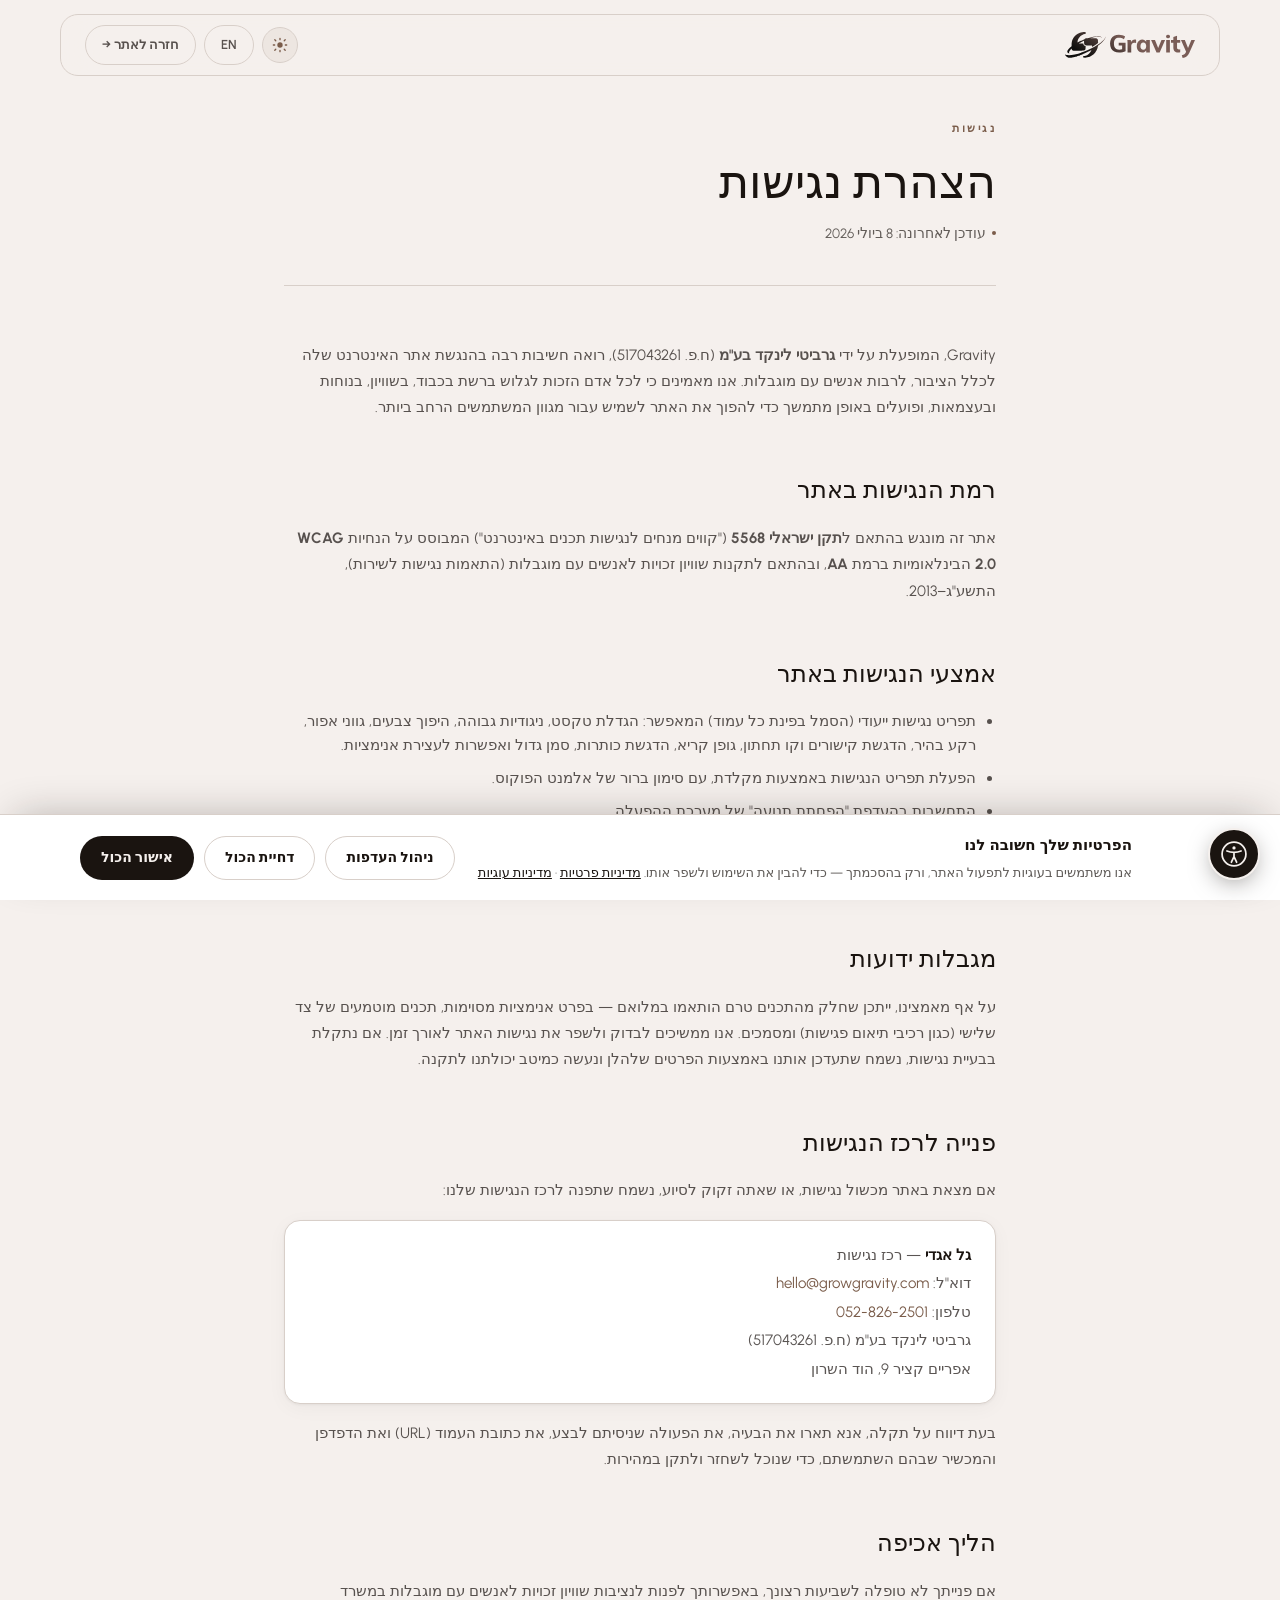
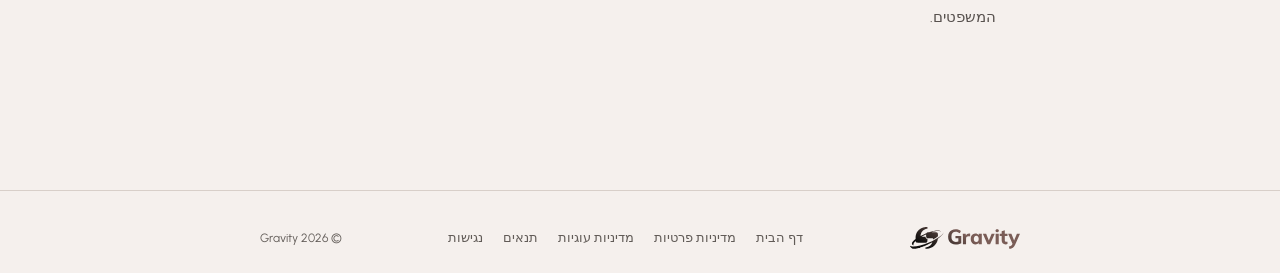
==== accessibility-he.html @ 08f607f0 "Add Israeli-law compliance layer (accessibility, consent, privacy) Ships the compliance work to prod" ====
<!DOCTYPE html>
<html lang="he" dir="rtl">
<head>
  <meta charset="UTF-8">
  <meta name="viewport" content="width=device-width, initial-scale=1.0">
  <title>הצהרת נגישות — Gravity</title>
  <meta name="description" content="הצהרת הנגישות של Gravity — המחויבות שלנו לתקן ישראלי 5568 (WCAG 2.0 AA) ודרכי פנייה לרכז הנגישות.">
  <link rel="alternate" hreflang="en" href="https://growgravity.com/accessibility.html">
  <link rel="alternate" hreflang="he" href="https://growgravity.com/accessibility-he.html">
  <link rel="preconnect" href="https://fonts.googleapis.com">
  <link rel="preconnect" href="https://fonts.gstatic.com" crossorigin>
  <link href="https://fonts.googleapis.com/css2?family=Urbanist:wght@300;400;500;600;700&family=Playfair+Display:ital,wght@0,500;1,400&display=swap" rel="stylesheet">
  <link rel="icon" type="image/svg+xml" href="assets/Gravity ICON - dark.svg">
  <style>
    :root{--bg:#F5F0ED;--bg2:#EDE6E1;--card:#FFFFFF;--border:#D8CFC9;--t1:#1a1410;--t2:rgba(26,20,16,.72);--t3:rgba(26,20,16,.68);--acc:#7A5C4A;--hdr:rgba(245,240,237,.9);--glow:rgba(122,92,74,.1);--shadow:0 1px 3px rgba(26,20,16,.05),0 4px 20px rgba(26,20,16,.04);--btn-t:#FAF7F5}
    :root.dark{--bg:#0C0B0A;--bg2:#141210;--card:#1A1714;--border:#2C2520;--t1:#F5F0ED;--t2:rgba(245,240,237,.72);--t3:rgba(245,240,237,.60);--acc:#C9A898;--hdr:rgba(12,11,10,.9);--glow:rgba(201,168,152,.09);--shadow:none;--btn-t:#0C0B0A}
    *,*::before,*::after{margin:0;padding:0;box-sizing:border-box}
    html{scroll-behavior:smooth}
    body{font-family:'Urbanist',sans-serif;background:var(--bg);color:var(--t1);line-height:1.7;overflow-x:hidden;direction:rtl;transition:background .35s,color .35s}
    a{color:var(--acc);text-decoration:none}a:hover{text-decoration:underline}
    .hdr{position:fixed;top:14px;left:50%;transform:translateX(-50%);z-index:1000;width:calc(100% - 40px);max-width:1160px;height:62px;display:flex;align-items:center;justify-content:space-between;padding:0 24px;background:var(--hdr);backdrop-filter:blur(20px);-webkit-backdrop-filter:blur(20px);border:1px solid var(--border);border-radius:18px}
    .hdr-logo img{height:26px}.logo-d{display:block}.logo-l{display:none}:root.dark .logo-d{display:none}:root.dark .logo-l{display:block}
    .hdr-right{display:flex;align-items:center;gap:8px}
    .ico-btn{width:36px;height:36px;border-radius:50%;border:1px solid var(--border);background:var(--bg2);display:flex;align-items:center;justify-content:center;cursor:pointer;transition:all .25s;flex-shrink:0}
    .ico-btn:hover{border-color:var(--acc);background:var(--glow)}.ico-btn svg{width:16px;height:16px}
    .btn-back{display:inline-flex;align-items:center;gap:6px;padding:8px 16px;border-radius:100px;font-size:13px;font-weight:600;border:1px solid var(--border);color:var(--t2);background:transparent;cursor:pointer;transition:all .22s;text-decoration:none}
    .btn-back:hover{border-color:var(--acc);color:var(--acc);background:var(--glow);text-decoration:none}
    .page{max-width:760px;margin:0 auto;padding:120px 24px 80px}
    .page-hero{margin-bottom:56px;padding-bottom:40px;border-bottom:1px solid var(--border)}
    .page-lbl{font-size:11px;font-weight:700;letter-spacing:2.5px;color:var(--acc);margin-bottom:14px}
    .page-title{font-family:'Playfair Display',serif;font-size:46px;font-weight:500;line-height:1.15;margin-bottom:16px}
    .page-meta{font-size:13.5px;color:var(--t3);display:flex;gap:24px;flex-wrap:wrap}
    .page-meta span{display:flex;align-items:center;gap:6px}.page-meta span::before{content:'';width:4px;height:4px;border-radius:50%;background:var(--acc);flex-shrink:0}
    .section{margin-bottom:40px}
    .section h2{font-family:'Playfair Display',serif;font-size:24px;font-weight:500;color:var(--t1);margin-bottom:16px;padding-top:8px}
    .section p{font-size:15px;color:var(--t2);line-height:1.75;margin-bottom:12px}.section p:last-child{margin-bottom:0}
    .section ul{padding-right:20px;padding-left:0;display:flex;flex-direction:column;gap:8px;margin-bottom:12px}
    .section li{font-size:15px;color:var(--t2);line-height:1.65}.section li strong{color:var(--t1)}
    .contact{background:var(--card);border:1px solid var(--border);border-radius:16px;padding:20px 24px;margin:16px 0;box-shadow:var(--shadow)}
    .contact p{font-size:15px;color:var(--t2);line-height:1.9;margin:0}.contact strong{color:var(--t1)}
    .footer{padding:36px 24px 24px;border-top:1px solid var(--border);margin-top:40px}
    .footer-in{max-width:760px;margin:0 auto;display:flex;justify-content:space-between;align-items:center;flex-wrap:wrap;gap:16px}
    .flogo img{height:22px}
    .flinks{display:flex;gap:20px;flex-wrap:wrap}.flinks a{font-size:13px;color:var(--t3);transition:color .25s;text-decoration:none}.flinks a:hover{color:var(--acc)}
    .fcopy{font-size:12px;color:var(--t3)}
    @media(max-width:768px){.hdr{top:8px;width:calc(100% - 20px);padding:0 14px;height:54px;border-radius:14px}.page{padding:100px 20px 60px}.page-title{font-size:34px}.footer-in{flex-direction:column;align-items:flex-start}}
  </style>
</head>
<body>
<header class="hdr">
  <a href="index.html" class="hdr-logo">
    <img src="assets/Gravity Logo - dark.svg" alt="Gravity" class="logo-d">
    <img src="assets/Gravity Logo - lite.svg" alt="Gravity" class="logo-l">
  </a>
  <div class="hdr-right">
    <button class="ico-btn" onclick="toggleTheme()" aria-label="החלפת ערכת נושא">
      <svg id="isun" viewBox="0 0 24 24" fill="none" stroke="var(--acc)" stroke-width="2" stroke-linecap="round"><circle cx="12" cy="12" r="4" fill="var(--acc)" stroke="none"/><path d="M12 2v2M12 20v2M4.22 4.22l1.42 1.42M18.36 18.36l1.42 1.42M2 12h2M20 12h2M4.22 19.78l1.42-1.42M18.36 5.64l1.42-1.42"/></svg>
      <svg id="imoon" viewBox="0 0 24 24" style="display:none"><path d="M21 12.79A9 9 0 1 1 11.21 3 7 7 0 0 0 21 12.79z" fill="var(--acc)"/></svg>
    </button>
    <a href="/accessibility.html" class="btn-back">EN</a>
    <a href="/he" class="btn-back">חזרה לאתר &#8594;</a>
  </div>
</header>

<main class="page">
  <div class="page-hero">
    <p class="page-lbl">נגישות</p>
    <h1 class="page-title">הצהרת נגישות</h1>
    <div class="page-meta"><span>עודכן לאחרונה: 8 ביולי 2026</span></div>
  </div>

  <div class="section">
    <p>Gravity, המופעלת על ידי <strong>גרביטי לינקד בע"מ</strong> (ח.פ. 517043261), רואה חשיבות רבה בהנגשת אתר האינטרנט שלה לכלל הציבור, לרבות אנשים עם מוגבלות. אנו מאמינים כי לכל אדם הזכות לגלוש ברשת בכבוד, בשוויון, בנוחות ובעצמאות, ופועלים באופן מתמשך כדי להפוך את האתר לשמיש עבור מגוון המשתמשים הרחב ביותר.</p>
  </div>

  <div class="section">
    <h2>רמת הנגישות באתר</h2>
    <p>אתר זה מונגש בהתאם ל<strong>תקן ישראלי 5568</strong> ("קווים מנחים לנגישות תכנים באינטרנט") המבוסס על הנחיות <strong>WCAG 2.0</strong> הבינלאומיות ברמת <strong>AA</strong>, ובהתאם לתקנות שוויון זכויות לאנשים עם מוגבלות (התאמות נגישות לשירות), התשע"ג–2013.</p>
  </div>

  <div class="section">
    <h2>אמצעי הנגישות באתר</h2>
    <ul>
      <li>תפריט נגישות ייעודי (הסמל בפינת כל עמוד) המאפשר: הגדלת טקסט, ניגודיות גבוהה, היפוך צבעים, גווני אפור, רקע בהיר, הדגשת קישורים וקו תחתון, גופן קריא, הדגשת כותרות, סמן גדול ואפשרות לעצירת אנימציות.</li>
      <li>הפעלת תפריט הנגישות באמצעות מקלדת, עם סימון ברור של אלמנט הפוקוס.</li>
      <li>התחשבות בהעדפת "הפחתת תנועה" של מערכת ההפעלה.</li>
      <li>עיצוב מותאם לצפייה בטלפונים ניידים ובטאבלטים.</li>
      <li>ההגדרות שבחרת נשמרות בדפדפן וממשיכות ללוות אותך בין העמודים.</li>
    </ul>
  </div>

  <div class="section">
    <h2>מגבלות ידועות</h2>
    <p>על אף מאמצינו, ייתכן שחלק מהתכנים טרם הותאמו במלואם — בפרט אנימציות מסוימות, תכנים מוטמעים של צד שלישי (כגון רכיבי תיאום פגישות) ומסמכים. אנו ממשיכים לבדוק ולשפר את נגישות האתר לאורך זמן. אם נתקלת בבעיית נגישות, נשמח שתעדכן אותנו באמצעות הפרטים שלהלן ונעשה כמיטב יכולתנו לתקנה.</p>
  </div>

  <div class="section">
    <h2>פנייה לרכז הנגישות</h2>
    <p>אם מצאת באתר מכשול נגישות, או שאתה זקוק לסיוע, נשמח שתפנה לרכז הנגישות שלנו:</p>
    <div class="contact">
      <p>
        <strong>גל אגדי</strong> — רכז נגישות<br>
        דוא"ל: <a href="mailto:hello@growgravity.com">hello@growgravity.com</a><br>
        טלפון: <a href="tel:+972528262501">052-826-2501</a><br>
        גרביטי לינקד בע"מ (ח.פ. 517043261)<br>
        אפריים קציר 9, הוד השרון
      </p>
    </div>
    <p>בעת דיווח על תקלה, אנא תארו את הבעיה, את הפעולה שניסיתם לבצע, את כתובת העמוד (URL) ואת הדפדפן והמכשיר שבהם השתמשתם, כדי שנוכל לשחזר ולתקן במהירות.</p>
  </div>

  <div class="section">
    <h2>הליך אכיפה</h2>
    <p>אם פנייתך לא טופלה לשביעות רצונך, באפשרותך לפנות לנציבות שוויון זכויות לאנשים עם מוגבלות במשרד המשפטים.</p>
  </div>
</main>

<footer class="footer">
  <div class="footer-in">
    <div class="flogo">
      <img src="assets/Gravity Logo - dark.svg" alt="Gravity" class="logo-d">
      <img src="assets/Gravity Logo - lite.svg" alt="Gravity" class="logo-l">
    </div>
    <div class="flinks">
      <a href="/he">דף הבית</a>
      <a href="privacy-he.html">מדיניות פרטיות</a>
      <a href="cookie-policy-he.html">מדיניות עוגיות</a>
      <a href="terms.html">תנאים</a>
      <a href="accessibility-he.html">נגישות</a>
    </div>
    <p class="fcopy">&copy; 2026 Gravity</p>
  </div>
</footer>

<script>
  function toggleTheme(){const d=document.documentElement.classList.toggle('dark');document.getElementById('isun').style.display=d?'none':'block';document.getElementById('imoon').style.display=d?'block':'none';localStorage.setItem('g-theme',d?'dark':'light');}
  (function(){if(localStorage.getItem('g-theme')==='dark'){document.documentElement.classList.add('dark');document.getElementById('isun').style.display='none';document.getElementById('imoon').style.display='block';}})();
</script>
<script src="/compliance.js" defer></script>
</body>
</html>
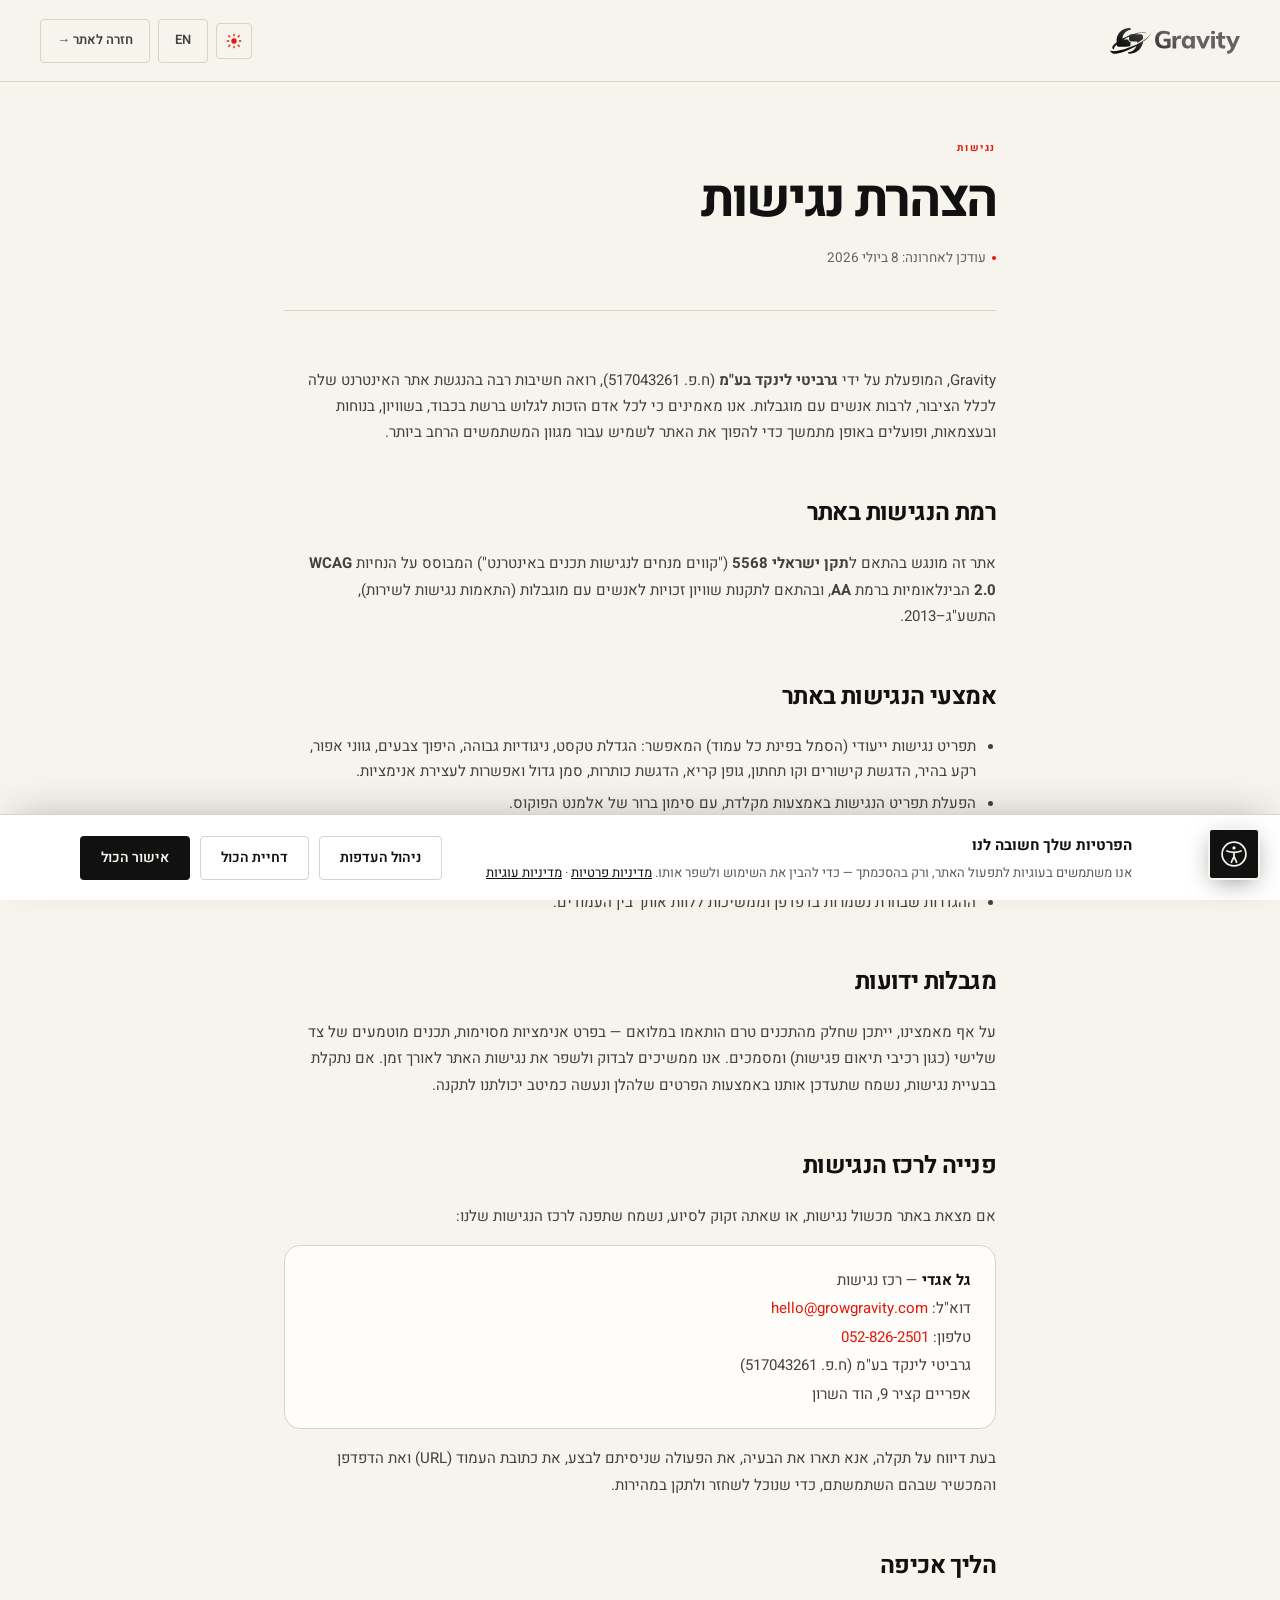
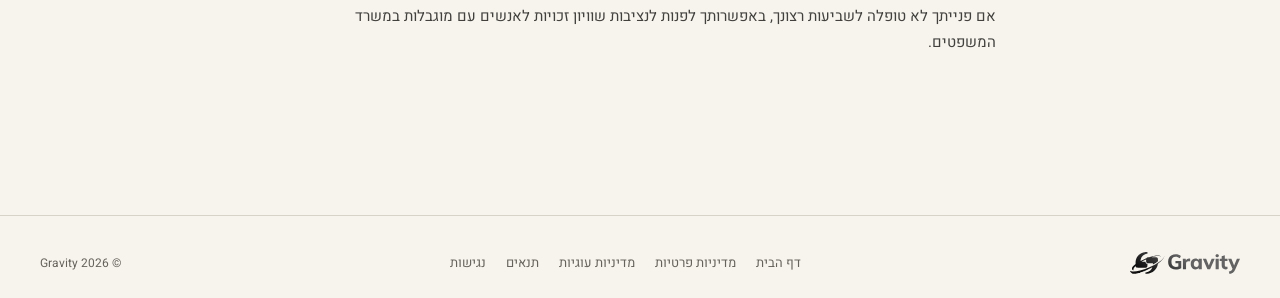
==== commit b943bcdc: "Ship the design system to production, add a client login entry The book artwork as a web system: des" ====
--- a/accessibility-he.html
+++ b/accessibility-he.html
@@ -9,7 +9,6 @@
   <link rel="alternate" hreflang="he" href="https://growgravity.com/accessibility-he.html">
   <link rel="preconnect" href="https://fonts.googleapis.com">
   <link rel="preconnect" href="https://fonts.gstatic.com" crossorigin>
-  <link href="https://fonts.googleapis.com/css2?family=Urbanist:wght@300;400;500;600;700&family=Playfair+Display:ital,wght@0,500;1,400&display=swap" rel="stylesheet">
   <link rel="icon" type="image/svg+xml" href="assets/Gravity ICON - dark.svg">
   <style>
     :root{--bg:#F5F0ED;--bg2:#EDE6E1;--card:#FFFFFF;--border:#D8CFC9;--t1:#1a1410;--t2:rgba(26,20,16,.72);--t3:rgba(26,20,16,.68);--acc:#7A5C4A;--hdr:rgba(245,240,237,.9);--glow:rgba(122,92,74,.1);--shadow:0 1px 3px rgba(26,20,16,.05),0 4px 20px rgba(26,20,16,.04);--btn-t:#FAF7F5}
@@ -45,6 +44,8 @@
     .fcopy{font-size:12px;color:var(--t3)}
     @media(max-width:768px){.hdr{top:8px;width:calc(100% - 20px);padding:0 14px;height:54px;border-radius:14px}.page{padding:100px 20px 60px}.page-title{font-size:34px}.footer-in{flex-direction:column;align-items:flex-start}}
   </style>
+  <link rel="stylesheet" href="/design-system/tokens.css">
+  <link rel="stylesheet" href="/design-system/site.css">
 </head>
 <body>
 <header class="hdr">
--- a/design-system/tokens.css
+++ b/design-system/tokens.css
@@ -0,0 +1,18 @@
+/* Gravity / Book-to-web foundations. Semantic tokens are shared across every page. */
+@import url('https://fonts.googleapis.com/css2?family=Inter:wght@400;500;600;700;800;900&family=Heebo:wght@400;500;600;700;800;900&display=swap');
+:root {
+ --gravity-paper:#F7F4EE; --gravity-ink:#111111; --gravity-red:#E3170A; --gravity-rule:#D8D3C9;
+ --font-body:'Inter',Arial,sans-serif; --font-display:'Inter',Arial,sans-serif;
+ --space-1:4px; --space-2:8px; --space-3:12px; --space-4:16px; --space-6:24px; --space-8:32px; --space-12:48px; --space-16:64px; --space-24:96px;
+ --content-width:1200px; --radius-control:4px; --motion-fast:180ms; --motion-ease:cubic-bezier(.2,.7,.2,1);
+ --bg:var(--gravity-paper); --bg2:#EFEBE3; --card:#FFFDF9; --border:var(--gravity-rule);
+ --t1:var(--gravity-ink); --t2:#42413D; --t3:#66635D; --acc:var(--gravity-red); --acc2:#BE170C; --acc3:#B0160A;
+ --hdr:rgba(247,244,238,.96); --glow:rgba(227,23,10,.035); --glow2:rgba(227,23,10,.08);
+ --shadow:none; --btn-t:#FFFFFF; --svg-f:var(--gravity-ink); --action:var(--gravity-ink); --action-text:var(--gravity-paper);
+}
+:root.dark {
+ --bg:#111111; --bg2:#191918; --card:#1D1D1B; --border:#46443F; --t1:#F7F4EE; --t2:#D5D1C9; --t3:#B1ADA5;
+ --acc:#FF6357; --acc2:#FF8177; --acc3:#FF8177; --hdr:rgba(17,17,17,.96); --glow:rgba(255,99,87,.05); --glow2:rgba(255,99,87,.1);
+ --shadow:none; --btn-t:#111111; --svg-f:#F7F4EE; --action:#F7F4EE; --action-text:#111111;
+}
+html[lang="he"] {--font-body:'Heebo',Arial,sans-serif; --font-display:'Heebo',Arial,sans-serif}
--- a/design-system/site.css
+++ b/design-system/site.css
@@ -0,0 +1,66 @@
+/* Existing page structures consume the shared foundations; no build framework required. */
+body,button,input,select,textarea{font-family:var(--font-body)}
+h1,h2,h3,h4,.sec-h,.page-title,.hero h1,.fcta h2,.nl-bar h2,.oc h4,.ec h3,.section h2{font-family:var(--font-display);font-weight:700;letter-spacing:-.045em}
+em,.hero h1 em,.sec-h em,.fcta h2 em,.nl-bar h2 em{font-style:normal}
+body{background:var(--bg);color:var(--t1)}
+::selection{background:var(--gravity-red);color:#fff}
+:focus-visible{outline:2px solid var(--acc);outline-offset:5px}
+.hdr{top:0;width:100%;max-width:none;height:82px;border:0;border-bottom:1px solid var(--border);border-radius:0;padding:0 max(24px,calc((100vw - var(--content-width))/2));backdrop-filter:blur(16px)}
+.hdr-logo img,.flogo img{filter:grayscale(1)}
+.hdr-nav{gap:28px}.hdr-nav a{font-size:12px;font-weight:600}
+.btn,.btn-back,.nl-submit,.wsubmit{border-radius:var(--radius-control);font-family:var(--font-body);font-size:13px;font-weight:600;min-height:44px;transition:background var(--motion-fast),color var(--motion-fast),border-color var(--motion-fast)}
+.btn-primary,.nl-submit,.wsubmit{background:var(--action);color:var(--action-text)}
+.btn-primary:hover,.nl-submit:hover,.wsubmit:hover{background:var(--acc);color:var(--btn-t);transform:none}
+.btn-ghost,.btn-outline{border:1px solid var(--border);color:var(--t1);background:transparent}
+.btn-outline:hover{background:var(--action);color:var(--action-text)}
+.ico-btn,.lang-switch,.lang-opt,.tcard-li{border-radius:var(--radius-control);background:transparent}
+.lang-opt.active{background:var(--action);color:var(--action-text)}
+.lbl,.eyebrow,.page-lbl{font-family:var(--font-body);font-size:10px;font-weight:700;letter-spacing:.16em;color:var(--acc)}
+.eyebrow{padding:0;border:0;background:none;border-radius:0}.dot{width:7px;height:7px;animation:none}
+.sec-h{font-size:clamp(32px,4vw,52px);line-height:1.12}
+.layer,.oc,.qc,.ec,.tcard,.estep,.faq-item,.booking-wrap,.nl-embed,.notice,.toc{border-radius:0;box-shadow:none}
+.layer:hover,.oc:hover,.ec:hover,.tcard:hover{transform:none}
+.chip,.aih-pill{border-radius:2px;background:transparent}
+.layer .accent,.layer-n,.who .who-sub,.expect-note,.hero-trust,.fcta .fcta-you{font-family:var(--font-body);font-style:normal}
+.method-in,.outcomes-in,.expect-in,.footer-in{max-width:var(--content-width)}
+.method,.outcomes,.aih,.expect{background:var(--bg);padding-block:var(--space-24)}
+.ec.feat{background:var(--card);border-top:3px solid var(--acc)}
+.layer-n{font-size:11px}.layer h3{font-size:25px;letter-spacing:-.04em}.layer p{font-size:14px}
+.oc{background:transparent;border:0;border-top:1px solid var(--border);padding:28px 0}.oc h4{font-size:26px;font-weight:700}
+.ogrid{gap:36px 48px;counter-reset:outcomes}.oc::before{counter-increment:outcomes;content:'0' counter(outcomes);display:block;font-size:10px;letter-spacing:.12em;color:var(--acc);margin-bottom:24px}
+.ec-ico{width:70px;height:70px;border:0;border-radius:0;background:transparent}.ec-ico svg{width:100%;height:100%}
+.tcard{text-align:start;display:grid;grid-template-columns:120px 1fr;column-gap:28px;padding:32px}.tav{grid-row:1/6;width:120px;height:150px;margin:0;border-radius:0;border:0}.tav img{filter:grayscale(1)}.tcard-li{justify-self:start;margin-top:20px}.tcard .bio{font-size:14px}
+.faq-item{border:0;border-top:1px solid var(--border);background:transparent;margin:0}.faq-item:last-child{border-bottom:1px solid var(--border)}
+.faq-item summary{padding:24px 0}.faq-item p{padding:0 0 24px}.faq-item[open]{border-color:var(--border)}
+.fcta::before,.hero::before{display:none}.fcta{border-top:1px solid var(--border)}.fcta h2{font-size:clamp(34px,4.5vw,60px);font-weight:700}.fcta .fcta-you{font-size:60px;font-weight:800;letter-spacing:-.05em}
+.nl-bar{background:var(--bg2)}.nl-bar h2{font-weight:700}.footer{background:var(--bg)}
+.ring-p{background:none}.ring-g{background:var(--gravity-red);border:0;animation:none}.ring-g span{font-family:var(--font-body);font-style:normal;font-size:14px;color:#fff;font-weight:700}.orbit .od{background:var(--t1);box-shadow:none}.ring-a>.ring-tag{color:var(--t2)}
+.ring-tag{background:var(--bg)}.orbit-a,.orbit-p{animation-duration:65s}
+/* Homepage: a quiet editorial opening, with an explanatory field rather than decoration. */
+.gravity-home .hero{min-height:0;padding:160px 32px 72px;display:block;text-align:start;border-bottom:1px solid var(--border)}
+.gravity-home .hero-in{max-width:var(--content-width);margin:auto;display:grid;grid-template-columns:minmax(0,1.15fr) minmax(0,.85fr);gap:64px;align-items:start}
+.gravity-home .hero-copy{min-width:0}.gravity-home .hero .eyebrow{margin-bottom:30px}
+.gravity-home .hero h1{font-size:clamp(44px,4.6vw,68px);font-weight:800;line-height:1.04;letter-spacing:-.055em;margin-bottom:28px;text-wrap:balance;max-width:680px}
+.gravity-home .hero-sub{margin:0 0 22px;max-width:540px;font-size:17px;line-height:1.65;font-weight:400}.gravity-home .hero-body{margin:0 0 28px;max-width:540px;font-size:14px;line-height:1.8}
+.gravity-home .hero-cta{justify-content:flex-start}.gravity-home .hero-cta .btn{padding:14px 20px;font-size:12px}.gravity-home .hero-note{font-size:11px;max-width:530px}
+.gravity-home .hero-trust{border-top:1px solid var(--border);padding-top:18px;margin-top:24px;font-size:12px;max-width:540px}
+.gravity-field{margin:34px 0 0;min-width:0}.gravity-field svg{width:100%;display:block;overflow:visible}.field-rule{stroke:var(--border)}.field-dot{fill:var(--t1)}.field-focus{fill:var(--gravity-red)}.field-type{fill:var(--t2);font-family:var(--font-body);font-size:12px}.field-caption{display:flex;justify-content:space-between;gap:16px;border-top:1px solid var(--border);padding-top:16px;font-size:10px;color:var(--t3);letter-spacing:.05em}.field-caption strong{color:var(--t1);font-weight:500}
+.gravity-home .stmt{max-width:var(--content-width);text-align:start;padding:96px 32px;display:grid;grid-template-columns:1fr 1fr;gap:16px 64px}.gravity-home .stmt .lbl{grid-column:1/-1;text-align:start!important}.gravity-home .stmt h2{grid-row:2/5;margin:0;font-size:clamp(30px,3.3vw,44px)}.gravity-home .stmt p{font-size:15px;line-height:1.8;margin:0;max-width:none}.gravity-home .stmt .lbl{font-size:10px}
+.gravity-home .method-hdr,.gravity-home .outcomes-hdr,.gravity-home .engage-hdr,.gravity-home .thdr,.gravity-home .expect-hdr{max-width:none;text-align:start;margin:0 0 48px}.gravity-home .method-hdr p,.gravity-home .outcomes-hdr p,.gravity-home .engage-hdr p,.gravity-home .thdr p,.gravity-home .expect-hdr p{max-width:590px;margin-inline:0; font-size:15px}
+.gravity-home .layers{gap:0;margin-top:48px}.gravity-home .layer{padding:32px;border-inline-end:0;background:transparent}.gravity-home .layer:last-child{border-inline-end:1px solid var(--border)}
+.gravity-home .engage,.gravity-home .team{max-width:calc(var(--content-width) + 64px);padding-inline:32px}.gravity-home .team{border-top:1px solid var(--border)}
+.gravity-home .method-note{font-size:13px;max-width:680px}.gravity-home .circles{width:min(380px,78vw);margin-block:32px}.gravity-home .ring-g{width:15%;height:15%}.gravity-home .ring-g span{font-size:0}.gravity-home .ring-p{width:66%;height:66%}.gravity-home .ring-a{width:100%;height:100%}
+.gravity-home .method-title-code{font-size:11px;letter-spacing:.1em;color:var(--t3);text-align:center;margin:32px 0 0}
+.gravity-home .why{background:var(--action);color:var(--action-text);border:0}.gravity-home .why .why-lines,.gravity-home .why .why-creed{color:var(--action-text);opacity:.8}.gravity-home .why em,.gravity-home .why .lbl{color:#FF6357}.gravity-home .why .sec-h{color:var(--action-text)}
+.page-title{font-size:clamp(32px,5vw,52px)}.page{padding-top:140px}.section h2{font-weight:700;letter-spacing:-.025em}
+.whero h1,.wsec h2,.wsec h3,.wthanks h1{font-family:var(--font-display)!important;font-weight:800!important;letter-spacing:-.035em}.wform-wrap,.wfield input,.wfield select,.wfaq-item,.wcard,.wwho-col,.wrow,.whost,.wsubmit{border-radius:var(--radius-control)!important;box-shadow:none!important}.whero::before{display:none}
+@media(max-width:1100px){.hdr-nav{gap:16px}.hdr{padding-inline:24px}.gravity-home .hero-in{gap:32px}.gravity-home .layers{grid-template-columns:repeat(3,1fr);max-width:none}.layer h3{font-size:21px}.gravity-home .layer{padding:24px}.tcard{grid-template-columns:90px 1fr;gap:20px}.tav{width:90px;height:120px}}
+@media(max-width:850px){.hdr-nav{display:none}.hamburger{display:flex}.hdr-actions .btn-primary,.hdr-actions .theme-btn{display:none}.hdr{height:68px}.gravity-home .hero{padding:116px 24px 48px}.gravity-home .hero-in{grid-template-columns:1fr;gap:32px}.gravity-home .hero h1{font-size:clamp(42px,7.5vw,64px);max-width:680px}.gravity-field{width:min(460px,100%);margin:0 auto}.gravity-home .stmt{grid-template-columns:1fr;padding:64px 24px;gap:20px}.gravity-home .stmt h2{grid-row:auto;margin-bottom:12px}.gravity-home .layers{grid-template-columns:1fr}.gravity-home .layer{border-inline-end:1px solid var(--border);border-bottom:0}.gravity-home .layer:last-child{border-bottom:1px solid var(--border)}.gravity-home .engage,.gravity-home .team{padding-inline:24px}.method,.outcomes,.aih,.expect,.engage,.team,.who,.why,.faq{padding-block:64px}.egrid,.esteps{max-width:none}.mob-menu{z-index:1100;padding-top:88px}.mob-close{top:24px}.tcard{padding:24px;grid-template-columns:100px 1fr}.tav{width:100px;height:130px}}
+@media(max-width:520px){.hdr{padding-inline:20px}.hdr-logo img{height:22px}.gravity-home .hero h1{font-size:42px}.gravity-home .hero-sub{font-size:16px}.gravity-home .hero-body{font-size:14px}.tcard{grid-template-columns:1fr}.tav{grid-row:auto;width:100px;height:120px;margin-bottom:4px}.ogrid{gap:12px}.gravity-home .hero-cta .btn{padding-inline:15px}.gravity-home .method-hdr .sec-h{font-size:34px}.flinks{gap:28px}.fcta{padding-block:72px}.gravity-home .hero-trust{font-size:11px}}
+@media(prefers-reduced-motion:reduce){html{scroll-behavior:auto}*,*::before,*::after{animation:none!important;transition:none!important}.fade{opacity:1;transform:none}}
+
+/* Keep content readable without waiting for scroll animations. */
+.gravity-home .fade{opacity:1;transform:none}
+.method-figure{width:min(410px,84vw);margin:24px auto}.method-figure svg{width:100%;height:auto;display:block}
+section[id]{scroll-margin-top:100px}
+.nl-input,.mob-theme,.wfield input,.wfield select,.wstmt .wstmt-body{font-family:var(--font-body)}
